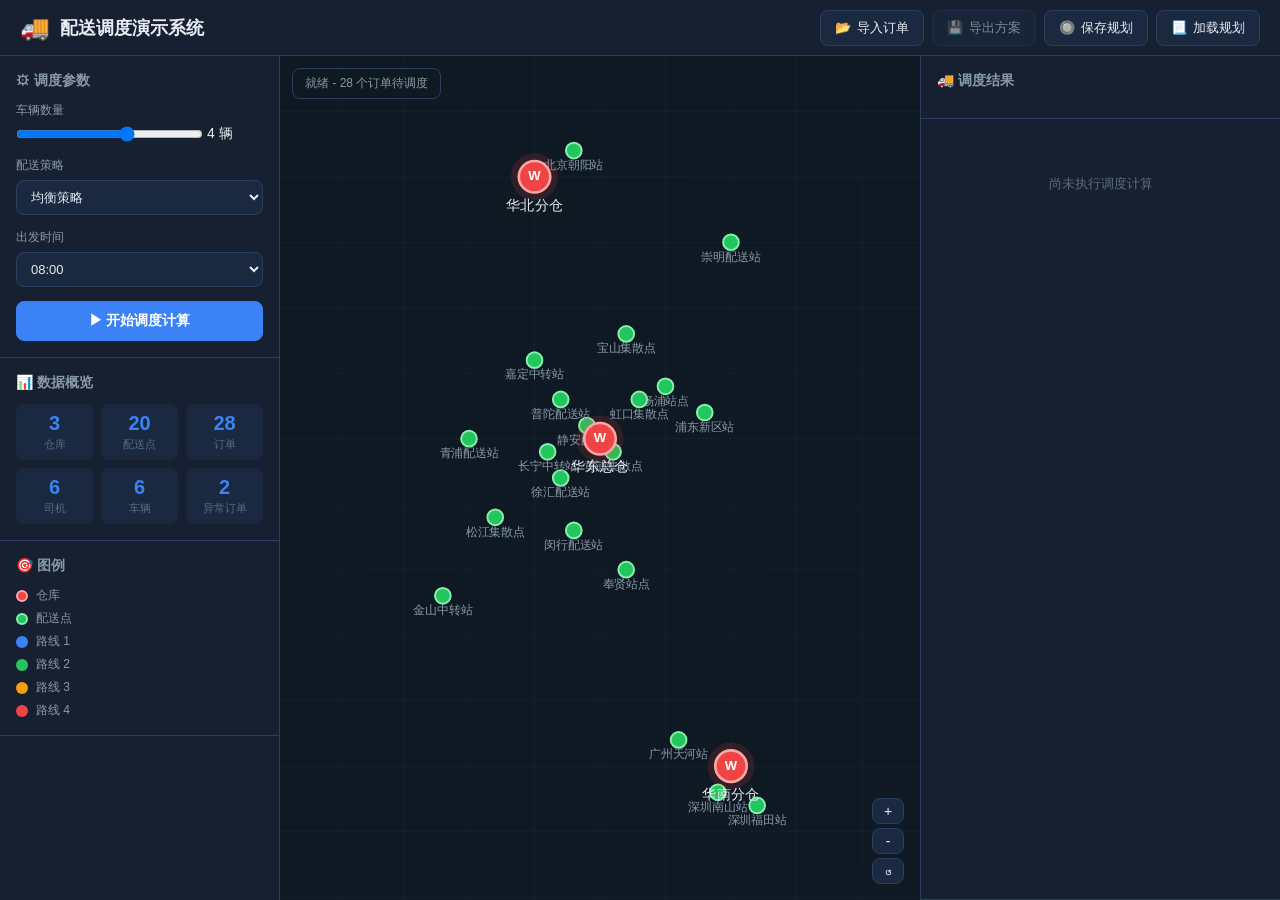
==== delivery-dispatch/index.html @ d3b9c290 "qw提交" ====
<!DOCTYPE html>
<html lang="zh-CN">
<head>
  <meta charset="UTF-8">
  <meta name="viewport" content="width=device-width, initial-scale=1.0">
  <title>配送调度演示系统</title>
  <link rel="stylesheet" href="style.css">
</head>
<body>
  <!-- Top Bar -->
  <header class="top-bar">
    <div class="logo">
      <span class="logo-icon">&#128666;</span>
      <h1>配送调度演示系统</h1>
    </div>
    <div class="top-actions">
      <button id="btnImport" class="btn btn-secondary" title="导入订单数据">
        <span>&#128194;</span> 导入订单
      </button>
      <button id="btnExport" class="btn btn-secondary" title="导出调度方案" disabled>
        <span>&#128190;</span> 导出方案
      </button>
      <button id="btnSave" class="btn btn-secondary" title="保存当前规划">
        <span>&#128280;</span> 保存规划
      </button>
      <button id="btnLoad" class="btn btn-secondary" title="加载上次规划">
        <span>&#128195;</span> 加载规划
      </button>
      <input type="file" id="fileInput" accept=".json" style="display:none">
    </div>
  </header>

  <!-- Main Layout -->
  <div class="main-layout">
    <!-- Left Panel: Controls -->
    <aside class="panel panel-left">
      <section class="panel-section">
        <h3>&#9881; 调度参数</h3>
        <div class="form-group">
          <label>车辆数量</label>
          <input type="range" id="vehicleCount" min="1" max="6" value="4">
          <span id="vehicleCountLabel">4</span> 辆
        </div>
        <div class="form-group">
          <label>配送策略</label>
          <select id="strategy">
            <option value="balanced">均衡策略</option>
            <option value="priority_first">优先级优先</option>
            <option value="time_window">时间窗优先</option>
            <option value="nearest_first">就近配送</option>
          </select>
        </div>
        <div class="form-group">
          <label>出发时间</label>
          <select id="startTime">
            <option value="7">07:00</option>
            <option value="8" selected>08:00</option>
            <option value="9">09:00</option>
            <option value="10">10:00</option>
          </select>
        </div>
        <button id="btnCompute" class="btn btn-primary btn-full">
          &#9654; 开始调度计算
        </button>
      </section>

      <section class="panel-section">
        <h3>&#128202; 数据概览</h3>
        <div id="dataOverview" class="overview-grid">
          <div class="overview-item">
            <span class="overview-value" id="ovWarehouses">0</span>
            <span class="overview-label">仓库</span>
          </div>
          <div class="overview-item">
            <span class="overview-value" id="ovPoints">0</span>
            <span class="overview-label">配送点</span>
          </div>
          <div class="overview-item">
            <span class="overview-value" id="ovOrders">0</span>
            <span class="overview-label">订单</span>
          </div>
          <div class="overview-item">
            <span class="overview-value" id="ovDrivers">0</span>
            <span class="overview-label">司机</span>
          </div>
          <div class="overview-item">
            <span class="overview-value" id="ovVehicles">0</span>
            <span class="overview-label">车辆</span>
          </div>
          <div class="overview-item">
            <span class="overview-value" id="ovInvalid">0</span>
            <span class="overview-label">异常订单</span>
          </div>
        </div>
      </section>

      <section class="panel-section">
        <h3>&#127919; 图例</h3>
        <div class="legend">
          <div class="legend-item"><span class="legend-dot warehouse"></span> 仓库</div>
          <div class="legend-item"><span class="legend-dot delivery"></span> 配送点</div>
          <div class="legend-item"><span class="legend-dot route1"></span> 路线 1</div>
          <div class="legend-item"><span class="legend-dot route2"></span> 路线 2</div>
          <div class="legend-item"><span class="legend-dot route3"></span> 路线 3</div>
          <div class="legend-item"><span class="legend-dot route4"></span> 路线 4</div>
        </div>
      </section>
    </aside>

    <!-- Center: Canvas Map -->
    <main class="canvas-container">
      <canvas id="mapCanvas"></canvas>
      <div class="canvas-overlay">
        <span id="canvasInfo">就绪 - 加载数据后点击"开始调度计算"</span>
      </div>
      <div class="canvas-controls">
        <button id="btnZoomIn" class="btn btn-small" title="放大">+</button>
        <button id="btnZoomOut" class="btn btn-small" title="缩小">-</button>
        <button id="btnReset" class="btn btn-small" title="重置视图">&#8634;</button>
      </div>
    </main>

    <!-- Right Panel: Routes -->
    <aside class="panel panel-right">
      <section class="panel-section">
        <h3>&#128666; 调度结果</h3>
        <div id="statsBar" class="stats-bar" style="display:none">
          <div class="stat-item">
            <span class="stat-value" id="statAssigned">0</span>
            <span class="stat-label">已分配</span>
          </div>
          <div class="stat-item">
            <span class="stat-value" id="statUnassigned">0</span>
            <span class="stat-label">未分配</span>
          </div>
          <div class="stat-item">
            <span class="stat-value" id="statLoadRate">0%</span>
            <span class="stat-label">平均装载率</span>
          </div>
          <div class="stat-item">
            <span class="stat-value" id="statRisk">0</span>
            <span class="stat-label">超时风险</span>
          </div>
        </div>
      </section>

      <section class="panel-section route-list" id="routeList">
        <div class="empty-state">尚未执行调度计算</div>
      </section>

      <section class="panel-section" id="unassignedSection" style="display:none">
        <h3>&#9888; 未分配订单</h3>
        <div id="unassignedList"></div>
      </section>
    </aside>
  </div>

  <!-- Modal for import -->
  <div id="importModal" class="modal" style="display:none">
    <div class="modal-content">
      <div class="modal-header">
        <h3>导入订单数据</h3>
        <button class="modal-close" id="modalClose">&times;</button>
      </div>
      <div class="modal-body">
        <p>请选择 JSON 格式的订单数据文件，或粘贴 JSON 数据。</p>
        <button id="btnSelectFile" class="btn btn-secondary">选择文件</button>
        <div class="divider">或</div>
        <textarea id="importTextarea" rows="10" placeholder='粘贴 JSON 数据，格式参考 data.json'></textarea>
      </div>
      <div class="modal-footer">
        <button id="btnImportCancel" class="btn btn-secondary">取消</button>
        <button id="btnImportConfirm" class="btn btn-primary">确认导入</button>
      </div>
    </div>
  </div>

  <!-- Toast notifications -->
  <div id="toastContainer" class="toast-container"></div>

  <script src="app.js"></script>
</body>
</html>
---- delivery-dispatch/style.css ----
/* ===== Reset & Base ===== */
*, *::before, *::after {
  margin: 0;
  padding: 0;
  box-sizing: border-box;
}

:root {
  --bg-primary: #0f1923;
  --bg-secondary: #162030;
  --bg-card: #1a2940;
  --bg-hover: #223350;
  --border: #2a3f5f;
  --text-primary: #e8edf3;
  --text-secondary: #8899aa;
  --text-muted: #5a6b7d;
  --accent: #3b82f6;
  --accent-hover: #2563eb;
  --success: #22c55e;
  --warning: #f59e0b;
  --danger: #ef4444;
  --info: #06b6d4;

  --route1: #3b82f6;
  --route2: #22c55e;
  --route3: #f59e0b;
  --route4: #ef4444;
  --route5: #a855f7;
  --route6: #06b6d4;

  --radius: 8px;
  --shadow: 0 4px 12px rgba(0,0,0,0.3);
}

html, body {
  height: 100%;
  font-family: -apple-system, BlinkMacSystemFont, "Segoe UI", "PingFang SC", "Hiragino Sans GB", "Microsoft YaHei", sans-serif;
  font-size: 14px;
  color: var(--text-primary);
  background: var(--bg-primary);
  overflow: hidden;
}

/* ===== Top Bar ===== */
.top-bar {
  display: flex;
  align-items: center;
  justify-content: space-between;
  height: 56px;
  padding: 0 20px;
  background: var(--bg-secondary);
  border-bottom: 1px solid var(--border);
  z-index: 100;
}

.logo {
  display: flex;
  align-items: center;
  gap: 10px;
}

.logo-icon {
  font-size: 24px;
}

.logo h1 {
  font-size: 18px;
  font-weight: 600;
  color: var(--text-primary);
}

.top-actions {
  display: flex;
  gap: 8px;
}

/* ===== Buttons ===== */
.btn {
  display: inline-flex;
  align-items: center;
  gap: 6px;
  padding: 8px 14px;
  border: 1px solid var(--border);
  border-radius: var(--radius);
  background: var(--bg-card);
  color: var(--text-primary);
  font-size: 13px;
  cursor: pointer;
  transition: all 0.2s;
  white-space: nowrap;
}

.btn:hover {
  background: var(--bg-hover);
  border-color: var(--accent);
}

.btn:disabled {
  opacity: 0.5;
  cursor: not-allowed;
}

.btn-primary {
  background: var(--accent);
  border-color: var(--accent);
  color: #fff;
}

.btn-primary:hover {
  background: var(--accent-hover);
}

.btn-secondary {
  background: var(--bg-card);
}

.btn-full {
  width: 100%;
  justify-content: center;
  padding: 10px;
  font-size: 14px;
  font-weight: 600;
}

.btn-small {
  padding: 4px 10px;
  font-size: 14px;
  min-width: 32px;
  justify-content: center;
}

/* ===== Main Layout ===== */
.main-layout {
  display: flex;
  height: calc(100vh - 56px);
}

/* ===== Panels ===== */
.panel {
  width: 280px;
  min-width: 280px;
  background: var(--bg-secondary);
  border-right: 1px solid var(--border);
  overflow-y: auto;
  display: flex;
  flex-direction: column;
}

.panel-right {
  border-right: none;
  border-left: 1px solid var(--border);
  width: 360px;
  min-width: 360px;
}

.panel-section {
  padding: 16px;
  border-bottom: 1px solid var(--border);
}

.panel-section h3 {
  font-size: 14px;
  font-weight: 600;
  margin-bottom: 12px;
  color: var(--text-secondary);
}

/* ===== Form Controls ===== */
.form-group {
  margin-bottom: 14px;
}

.form-group label {
  display: block;
  font-size: 12px;
  color: var(--text-secondary);
  margin-bottom: 6px;
}

.form-group input[type="range"] {
  width: calc(100% - 60px);
  vertical-align: middle;
}

.form-group select {
  width: 100%;
  padding: 8px 10px;
  background: var(--bg-card);
  border: 1px solid var(--border);
  border-radius: var(--radius);
  color: var(--text-primary);
  font-size: 13px;
}

.form-group select:focus {
  outline: none;
  border-color: var(--accent);
}

/* ===== Overview Grid ===== */
.overview-grid {
  display: grid;
  grid-template-columns: repeat(3, 1fr);
  gap: 8px;
}

.overview-item {
  display: flex;
  flex-direction: column;
  align-items: center;
  padding: 8px 4px;
  background: var(--bg-card);
  border-radius: var(--radius);
}

.overview-value {
  font-size: 20px;
  font-weight: 700;
  color: var(--accent);
}

.overview-label {
  font-size: 11px;
  color: var(--text-muted);
  margin-top: 2px;
}

/* ===== Legend ===== */
.legend {
  display: flex;
  flex-direction: column;
  gap: 6px;
}

.legend-item {
  display: flex;
  align-items: center;
  gap: 8px;
  font-size: 12px;
  color: var(--text-secondary);
}

.legend-dot {
  width: 12px;
  height: 12px;
  border-radius: 50%;
}

.legend-dot.warehouse { background: #ef4444; border: 2px solid #fca5a5; }
.legend-dot.delivery { background: #22c55e; border: 2px solid #86efac; }
.legend-dot.route1 { background: var(--route1); }
.legend-dot.route2 { background: var(--route2); }
.legend-dot.route3 { background: var(--route3); }
.legend-dot.route4 { background: var(--route4); }

/* ===== Canvas ===== */
.canvas-container {
  flex: 1;
  position: relative;
  overflow: hidden;
  background: var(--bg-primary);
}

#mapCanvas {
  display: block;
  width: 100%;
  height: 100%;
  cursor: grab;
}

#mapCanvas:active {
  cursor: grabbing;
}

.canvas-overlay {
  position: absolute;
  top: 12px;
  left: 12px;
  padding: 6px 12px;
  background: rgba(15, 25, 35, 0.85);
  border: 1px solid var(--border);
  border-radius: var(--radius);
  font-size: 12px;
  color: var(--text-secondary);
  pointer-events: none;
}

.canvas-controls {
  position: absolute;
  bottom: 16px;
  right: 16px;
  display: flex;
  flex-direction: column;
  gap: 4px;
}

/* ===== Stats Bar ===== */
.stats-bar {
  display: grid;
  grid-template-columns: repeat(4, 1fr);
  gap: 6px;
}

.stat-item {
  display: flex;
  flex-direction: column;
  align-items: center;
  padding: 6px 2px;
  background: var(--bg-card);
  border-radius: var(--radius);
}

.stat-value {
  font-size: 18px;
  font-weight: 700;
  color: var(--accent);
}

.stat-label {
  font-size: 10px;
  color: var(--text-muted);
  margin-top: 2px;
}

/* ===== Route Cards ===== */
.route-list {
  flex: 1;
  overflow-y: auto;
}

.route-card {
  background: var(--bg-card);
  border: 1px solid var(--border);
  border-radius: var(--radius);
  margin-bottom: 10px;
  overflow: hidden;
  transition: border-color 0.2s;
}

.route-card:hover {
  border-color: var(--accent);
}

.route-card-header {
  display: flex;
  align-items: center;
  justify-content: space-between;
  padding: 10px 12px;
  cursor: pointer;
  border-left: 3px solid var(--route1);
}

.route-card-header.route-color-1 { border-left-color: var(--route1); }
.route-card-header.route-color-2 { border-left-color: var(--route2); }
.route-card-header.route-color-3 { border-left-color: var(--route3); }
.route-card-header.route-color-4 { border-left-color: var(--route4); }
.route-card-header.route-color-5 { border-left-color: var(--route5); }
.route-card-header.route-color-6 { border-left-color: var(--route6); }

.route-title {
  font-weight: 600;
  font-size: 13px;
}

.route-meta {
  font-size: 11px;
  color: var(--text-secondary);
}

.route-card-body {
  padding: 0 12px 10px;
  display: none;
}

.route-card.expanded .route-card-body {
  display: block;
}

.route-stats {
  display: grid;
  grid-template-columns: repeat(2, 1fr);
  gap: 6px;
  margin-bottom: 10px;
}

.route-stat {
  font-size: 11px;
  color: var(--text-secondary);
}

.route-stat strong {
  color: var(--text-primary);
}

.risk-badge {
  display: inline-block;
  padding: 2px 8px;
  border-radius: 10px;
  font-size: 11px;
  font-weight: 600;
}

.risk-low { background: rgba(34, 197, 94, 0.2); color: var(--success); }
.risk-medium { background: rgba(245, 158, 11, 0.2); color: var(--warning); }
.risk-high { background: rgba(239, 68, 68, 0.2); color: var(--danger); }
.risk-unknown { background: rgba(100, 116, 139, 0.2); color: var(--text-muted); }

.order-list {
  list-style: none;
}

.order-item {
  display: flex;
  align-items: center;
  justify-content: space-between;
  padding: 6px 8px;
  margin-bottom: 4px;
  background: var(--bg-secondary);
  border-radius: 4px;
  font-size: 12px;
  cursor: grab;
  transition: background 0.2s;
  border: 1px solid transparent;
}

.order-item:hover {
  background: var(--bg-hover);
  border-color: var(--border);
}

.order-item.dragging {
  opacity: 0.5;
  border-color: var(--accent);
}

.order-item.drag-over {
  border-color: var(--accent);
  background: rgba(59, 130, 246, 0.1);
}

.order-id {
  font-weight: 600;
  color: var(--accent);
}

.order-weight {
  color: var(--text-muted);
  font-size: 11px;
}

.order-time {
  color: var(--text-secondary);
  font-size: 11px;
}

.priority-badge {
  display: inline-block;
  width: 8px;
  height: 8px;
  border-radius: 50%;
  margin-right: 4px;
}

.priority-1 { background: var(--danger); }
.priority-2 { background: var(--warning); }
.priority-3 { background: var(--success); }

.grouping-reasons {
  margin-top: 8px;
  padding: 8px;
  background: rgba(59, 130, 246, 0.08);
  border-radius: var(--radius);
  border: 1px solid rgba(59, 130, 246, 0.2);
}

.grouping-reasons h4 {
  font-size: 11px;
  color: var(--info);
  margin-bottom: 4px;
}

.grouping-reasons p {
  font-size: 11px;
  color: var(--text-secondary);
  margin-bottom: 2px;
  line-height: 1.4;
}

.violations {
  margin-top: 8px;
  padding: 8px;
  background: rgba(239, 68, 68, 0.08);
  border-radius: var(--radius);
  border: 1px solid rgba(239, 68, 68, 0.2);
}

.violations h4 {
  font-size: 11px;
  color: var(--danger);
  margin-bottom: 4px;
}

.violation-item {
  font-size: 11px;
  color: var(--text-secondary);
  margin-bottom: 2px;
}

/* ===== Unassigned Orders ===== */
.unassigned-item {
  padding: 8px;
  margin-bottom: 6px;
  background: var(--bg-card);
  border: 1px solid var(--border);
  border-left: 3px solid var(--danger);
  border-radius: var(--radius);
}

.unassigned-item .order-id {
  display: block;
  margin-bottom: 4px;
}

.unassigned-reason {
  font-size: 11px;
  color: var(--danger);
  line-height: 1.4;
}

/* ===== Empty State ===== */
.empty-state {
  text-align: center;
  padding: 40px 20px;
  color: var(--text-muted);
  font-size: 13px;
}

/* ===== Modal ===== */
.modal {
  position: fixed;
  top: 0;
  left: 0;
  right: 0;
  bottom: 0;
  background: rgba(0, 0, 0, 0.6);
  z-index: 1000;
  display: flex;
  align-items: center;
  justify-content: center;
}

.modal-content {
  background: var(--bg-secondary);
  border: 1px solid var(--border);
  border-radius: 12px;
  width: 500px;
  max-width: 90vw;
  box-shadow: var(--shadow);
}

.modal-header {
  display: flex;
  align-items: center;
  justify-content: space-between;
  padding: 16px 20px;
  border-bottom: 1px solid var(--border);
}

.modal-header h3 {
  font-size: 16px;
}

.modal-close {
  background: none;
  border: none;
  color: var(--text-secondary);
  font-size: 24px;
  cursor: pointer;
}

.modal-body {
  padding: 20px;
}

.modal-body p {
  margin-bottom: 12px;
  font-size: 13px;
  color: var(--text-secondary);
}

.modal-body textarea {
  width: 100%;
  padding: 10px;
  background: var(--bg-card);
  border: 1px solid var(--border);
  border-radius: var(--radius);
  color: var(--text-primary);
  font-size: 12px;
  font-family: monospace;
  resize: vertical;
}

.modal-body textarea:focus {
  outline: none;
  border-color: var(--accent);
}

.divider {
  text-align: center;
  color: var(--text-muted);
  font-size: 12px;
  margin: 12px 0;
  position: relative;
}

.divider::before, .divider::after {
  content: '';
  position: absolute;
  top: 50%;
  width: 40%;
  height: 1px;
  background: var(--border);
}

.divider::before { left: 0; }
.divider::after { right: 0; }

.modal-footer {
  display: flex;
  justify-content: flex-end;
  gap: 8px;
  padding: 16px 20px;
  border-top: 1px solid var(--border);
}

/* ===== Toast ===== */
.toast-container {
  position: fixed;
  bottom: 20px;
  left: 50%;
  transform: translateX(-50%);
  display: flex;
  flex-direction: column;
  gap: 8px;
  z-index: 2000;
}

.toast {
  padding: 10px 20px;
  background: var(--bg-card);
  border: 1px solid var(--border);
  border-radius: var(--radius);
  color: var(--text-primary);
  font-size: 13px;
  box-shadow: var(--shadow);
  animation: toastIn 0.3s ease, toastOut 0.3s ease 2.7s forwards;
  max-width: 400px;
}

.toast.success { border-left: 3px solid var(--success); }
.toast.error { border-left: 3px solid var(--danger); }
.toast.warning { border-left: 3px solid var(--warning); }
.toast.info { border-left: 3px solid var(--info); }

@keyframes toastIn {
  from { opacity: 0; transform: translateY(20px); }
  to { opacity: 1; transform: translateY(0); }
}

@keyframes toastOut {
  from { opacity: 1; }
  to { opacity: 0; transform: translateY(-10px); }
}

/* ===== Loading Spinner ===== */
.spinner {
  display: inline-block;
  width: 16px;
  height: 16px;
  border: 2px solid var(--border);
  border-top-color: var(--accent);
  border-radius: 50%;
  animation: spin 0.8s linear infinite;
}

@keyframes spin {
  to { transform: rotate(360deg); }
}

/* ===== Scrollbar ===== */
::-webkit-scrollbar {
  width: 6px;
}

::-webkit-scrollbar-track {
  background: var(--bg-primary);
}

::-webkit-scrollbar-thumb {
  background: var(--border);
  border-radius: 3px;
}

::-webkit-scrollbar-thumb:hover {
  background: var(--text-muted);
}

/* ===== Responsive tweaks ===== */
@media (max-width: 1200px) {
  .panel-left { width: 240px; min-width: 240px; }
  .panel-right { width: 320px; min-width: 320px; }
}
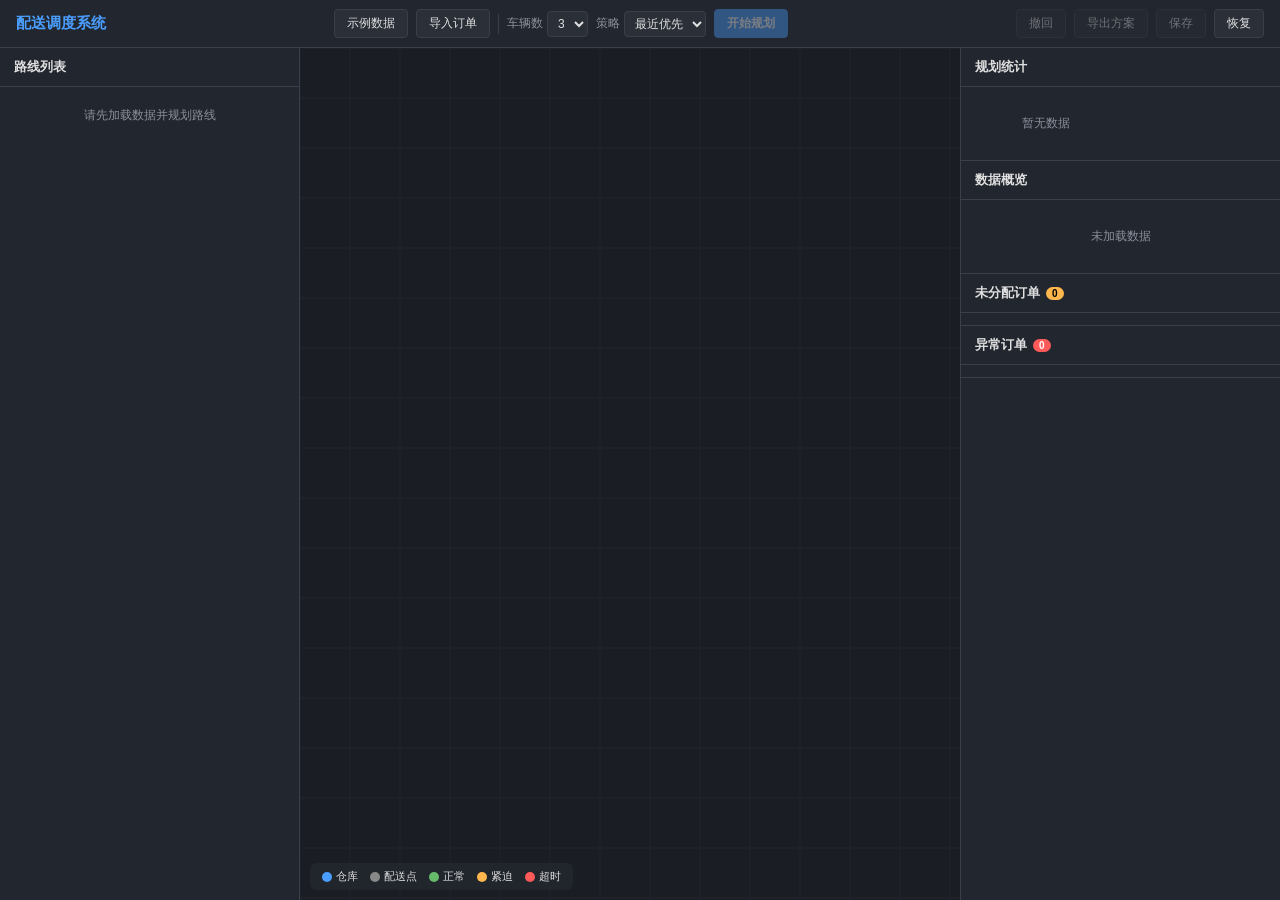
==== commit ba9ef896: "claude提交" ====
--- a/delivery-dispatch/index.html
+++ b/delivery-dispatch/index.html
@@ -4,179 +4,105 @@
   <meta charset="UTF-8">
   <meta name="viewport" content="width=device-width, initial-scale=1.0">
   <title>配送调度演示系统</title>
-  <link rel="stylesheet" href="style.css">
+  <link rel="stylesheet" href="styles.css">
 </head>
 <body>
-  <!-- Top Bar -->
-  <header class="top-bar">
-    <div class="logo">
-      <span class="logo-icon">&#128666;</span>
-      <h1>配送调度演示系统</h1>
+  <!-- ====== 顶部工具栏 ====== -->
+  <header class="toolbar">
+    <div class="toolbar-left">
+      <h1>配送调度系统</h1>
     </div>
-    <div class="top-actions">
-      <button id="btnImport" class="btn btn-secondary" title="导入订单数据">
-        <span>&#128194;</span> 导入订单
-      </button>
-      <button id="btnExport" class="btn btn-secondary" title="导出调度方案" disabled>
-        <span>&#128190;</span> 导出方案
-      </button>
-      <button id="btnSave" class="btn btn-secondary" title="保存当前规划">
-        <span>&#128280;</span> 保存规划
-      </button>
-      <button id="btnLoad" class="btn btn-secondary" title="加载上次规划">
-        <span>&#128195;</span> 加载规划
-      </button>
-      <input type="file" id="fileInput" accept=".json" style="display:none">
+    <div class="toolbar-center">
+      <button id="btnLoadSample" title="加载示例数据">示例数据</button>
+      <label class="file-upload">
+        <input type="file" id="fileImport" accept=".json">
+        导入订单
+      </label>
+      <span class="sep"></span>
+      <label>车辆数
+        <select id="selVehicleCount">
+          <option value="1">1</option>
+          <option value="2">2</option>
+          <option value="3" selected>3</option>
+          <option value="4">4</option>
+          <option value="5">5</option>
+        </select>
+      </label>
+      <label>策略
+        <select id="selStrategy">
+          <option value="nearest_first">最近优先</option>
+          <option value="urgent_first">紧急优先</option>
+          <option value="cluster">区域聚类</option>
+          <option value="balanced">均衡负载</option>
+        </select>
+      </label>
+      <button id="btnPlan" class="btn-primary" disabled>开始规划</button>
+    </div>
+    <div class="toolbar-right">
+      <button id="btnUndo" disabled title="撤销上一步拖拽">撤回</button>
+      <button id="btnExport" disabled title="导出调度方案JSON">导出方案</button>
+      <button id="btnSave" disabled title="保存到浏览器">保存</button>
+      <button id="btnRestore" title="恢复上次规划">恢复</button>
     </div>
   </header>
 
-  <!-- Main Layout -->
-  <div class="main-layout">
-    <!-- Left Panel: Controls -->
-    <aside class="panel panel-left">
-      <section class="panel-section">
-        <h3>&#9881; 调度参数</h3>
-        <div class="form-group">
-          <label>车辆数量</label>
-          <input type="range" id="vehicleCount" min="1" max="6" value="4">
-          <span id="vehicleCountLabel">4</span> 辆
-        </div>
-        <div class="form-group">
-          <label>配送策略</label>
-          <select id="strategy">
-            <option value="balanced">均衡策略</option>
-            <option value="priority_first">优先级优先</option>
-            <option value="time_window">时间窗优先</option>
-            <option value="nearest_first">就近配送</option>
-          </select>
-        </div>
-        <div class="form-group">
-          <label>出发时间</label>
-          <select id="startTime">
-            <option value="7">07:00</option>
-            <option value="8" selected>08:00</option>
-            <option value="9">09:00</option>
-            <option value="10">10:00</option>
-          </select>
-        </div>
-        <button id="btnCompute" class="btn btn-primary btn-full">
-          &#9654; 开始调度计算
-        </button>
-      </section>
-
-      <section class="panel-section">
-        <h3>&#128202; 数据概览</h3>
-        <div id="dataOverview" class="overview-grid">
-          <div class="overview-item">
-            <span class="overview-value" id="ovWarehouses">0</span>
-            <span class="overview-label">仓库</span>
-          </div>
-          <div class="overview-item">
-            <span class="overview-value" id="ovPoints">0</span>
-            <span class="overview-label">配送点</span>
-          </div>
-          <div class="overview-item">
-            <span class="overview-value" id="ovOrders">0</span>
-            <span class="overview-label">订单</span>
-          </div>
-          <div class="overview-item">
-            <span class="overview-value" id="ovDrivers">0</span>
-            <span class="overview-label">司机</span>
-          </div>
-          <div class="overview-item">
-            <span class="overview-value" id="ovVehicles">0</span>
-            <span class="overview-label">车辆</span>
-          </div>
-          <div class="overview-item">
-            <span class="overview-value" id="ovInvalid">0</span>
-            <span class="overview-label">异常订单</span>
-          </div>
-        </div>
-      </section>
-
-      <section class="panel-section">
-        <h3>&#127919; 图例</h3>
-        <div class="legend">
-          <div class="legend-item"><span class="legend-dot warehouse"></span> 仓库</div>
-          <div class="legend-item"><span class="legend-dot delivery"></span> 配送点</div>
-          <div class="legend-item"><span class="legend-dot route1"></span> 路线 1</div>
-          <div class="legend-item"><span class="legend-dot route2"></span> 路线 2</div>
-          <div class="legend-item"><span class="legend-dot route3"></span> 路线 3</div>
-          <div class="legend-item"><span class="legend-dot route4"></span> 路线 4</div>
-        </div>
-      </section>
+  <!-- ====== 主体 ====== -->
+  <main class="main-area">
+    <!-- 左侧：路线面板 -->
+    <aside class="panel panel-left" id="routePanel">
+      <h2>路线列表</h2>
+      <div id="routeList" class="route-list">
+        <p class="empty-hint">请先加载数据并规划路线</p>
+      </div>
     </aside>
 
-    <!-- Center: Canvas Map -->
-    <main class="canvas-container">
+    <!-- 中间：Canvas地图 -->
+    <section class="map-section">
       <canvas id="mapCanvas"></canvas>
-      <div class="canvas-overlay">
-        <span id="canvasInfo">就绪 - 加载数据后点击"开始调度计算"</span>
+      <div class="map-legend" id="mapLegend">
+        <span class="legend-item"><i class="dot dot-warehouse"></i> 仓库</span>
+        <span class="legend-item"><i class="dot dot-dp"></i> 配送点</span>
+        <span class="legend-item"><i class="dot dot-risk-ok"></i> 正常</span>
+        <span class="legend-item"><i class="dot dot-risk-tight"></i> 紧迫</span>
+        <span class="legend-item"><i class="dot dot-risk-over"></i> 超时</span>
       </div>
-      <div class="canvas-controls">
-        <button id="btnZoomIn" class="btn btn-small" title="放大">+</button>
-        <button id="btnZoomOut" class="btn btn-small" title="缩小">-</button>
-        <button id="btnReset" class="btn btn-small" title="重置视图">&#8634;</button>
+      <div class="map-tooltip" id="mapTooltip"></div>
+    </section>
+
+    <!-- 右侧：信息面板 -->
+    <aside class="panel panel-right">
+      <!-- 统计概览 -->
+      <div class="info-section" id="statsSection">
+        <h2>规划统计</h2>
+        <div id="statsContent" class="stats-grid">
+          <p class="empty-hint">暂无数据</p>
+        </div>
       </div>
-    </main>
+      <!-- 数据概览 -->
+      <div class="info-section" id="dataSection">
+        <h2>数据概览</h2>
+        <div id="dataContent" class="data-overview">
+          <p class="empty-hint">未加载数据</p>
+        </div>
+      </div>
+      <!-- 未分配订单 -->
+      <div class="info-section" id="unassignedSection">
+        <h2>未分配订单 <span id="unassignedCount" class="badge">0</span></h2>
+        <div id="unassignedList" class="order-list"></div>
+      </div>
+      <!-- 异常订单 -->
+      <div class="info-section" id="invalidSection">
+        <h2>异常订单 <span id="invalidCount" class="badge badge-red">0</span></h2>
+        <div id="invalidList" class="order-list"></div>
+      </div>
+    </aside>
+  </main>
 
-    <!-- Right Panel: Routes -->
-    <aside class="panel panel-right">
-      <section class="panel-section">
-        <h3>&#128666; 调度结果</h3>
-        <div id="statsBar" class="stats-bar" style="display:none">
-          <div class="stat-item">
-            <span class="stat-value" id="statAssigned">0</span>
-            <span class="stat-label">已分配</span>
-          </div>
-          <div class="stat-item">
-            <span class="stat-value" id="statUnassigned">0</span>
-            <span class="stat-label">未分配</span>
-          </div>
-          <div class="stat-item">
-            <span class="stat-value" id="statLoadRate">0%</span>
-            <span class="stat-label">平均装载率</span>
-          </div>
-          <div class="stat-item">
-            <span class="stat-value" id="statRisk">0</span>
-            <span class="stat-label">超时风险</span>
-          </div>
-        </div>
-      </section>
-
-      <section class="panel-section route-list" id="routeList">
-        <div class="empty-state">尚未执行调度计算</div>
-      </section>
-
-      <section class="panel-section" id="unassignedSection" style="display:none">
-        <h3>&#9888; 未分配订单</h3>
-        <div id="unassignedList"></div>
-      </section>
-    </aside>
+  <!-- 计算中遮罩 -->
+  <div class="computing-overlay" id="computingOverlay">
+    <div class="spinner"></div>
+    <p>路线计算中...</p>
   </div>
-
-  <!-- Modal for import -->
-  <div id="importModal" class="modal" style="display:none">
-    <div class="modal-content">
-      <div class="modal-header">
-        <h3>导入订单数据</h3>
-        <button class="modal-close" id="modalClose">&times;</button>
-      </div>
-      <div class="modal-body">
-        <p>请选择 JSON 格式的订单数据文件，或粘贴 JSON 数据。</p>
-        <button id="btnSelectFile" class="btn btn-secondary">选择文件</button>
-        <div class="divider">或</div>
-        <textarea id="importTextarea" rows="10" placeholder='粘贴 JSON 数据，格式参考 data.json'></textarea>
-      </div>
-      <div class="modal-footer">
-        <button id="btnImportCancel" class="btn btn-secondary">取消</button>
-        <button id="btnImportConfirm" class="btn btn-primary">确认导入</button>
-      </div>
-    </div>
-  </div>
-
-  <!-- Toast notifications -->
-  <div id="toastContainer" class="toast-container"></div>
 
   <script src="app.js"></script>
 </body>
--- a/delivery-dispatch/styles.css
+++ b/delivery-dispatch/styles.css
@@ -0,0 +1,524 @@
+/* ============================================
+   配送调度演示系统 - 样式
+   ============================================ */
+
+:root {
+  --bg-dark: #1a1d23;
+  --bg-panel: #22262e;
+  --bg-card: #2a2f38;
+  --bg-hover: #333842;
+  --border: #3a3f4a;
+  --text: #e0e0e0;
+  --text-dim: #8a8f9a;
+  --text-bright: #ffffff;
+  --accent: #4a9eff;
+  --accent-hover: #6db3ff;
+  --danger: #ff5a5a;
+  --warning: #ffb74d;
+  --success: #66bb6a;
+  --route-colors: #4a9eff, #ff6b6b, #51cf66, #ffd43b, #cc5de8;
+}
+
+* { box-sizing: border-box; margin: 0; padding: 0; }
+
+body {
+  font-family: -apple-system, BlinkMacSystemFont, "Segoe UI", "Microsoft YaHei", sans-serif;
+  background: var(--bg-dark);
+  color: var(--text);
+  height: 100vh;
+  display: flex;
+  flex-direction: column;
+  overflow: hidden;
+  font-size: 13px;
+}
+
+/* ---- 顶部工具栏 ---- */
+
+.toolbar {
+  display: flex;
+  align-items: center;
+  justify-content: space-between;
+  padding: 0 16px;
+  height: 48px;
+  background: var(--bg-panel);
+  border-bottom: 1px solid var(--border);
+  flex-shrink: 0;
+  gap: 12px;
+}
+
+.toolbar h1 {
+  font-size: 15px;
+  font-weight: 600;
+  color: var(--accent);
+  white-space: nowrap;
+}
+
+.toolbar-center, .toolbar-right {
+  display: flex;
+  align-items: center;
+  gap: 8px;
+}
+
+.toolbar button, .toolbar .file-upload {
+  padding: 5px 12px;
+  border: 1px solid var(--border);
+  border-radius: 4px;
+  background: var(--bg-card);
+  color: var(--text);
+  cursor: pointer;
+  font-size: 12px;
+  white-space: nowrap;
+  transition: background .15s, border-color .15s;
+}
+
+.toolbar button:hover, .toolbar .file-upload:hover {
+  background: var(--bg-hover);
+  border-color: var(--accent);
+}
+
+.toolbar button:disabled {
+  opacity: .4;
+  cursor: not-allowed;
+}
+
+.toolbar button:disabled:hover {
+  background: var(--bg-card);
+  border-color: var(--border);
+}
+
+.btn-primary {
+  background: var(--accent) !important;
+  color: #fff !important;
+  border-color: var(--accent) !important;
+  font-weight: 600;
+}
+
+.btn-primary:hover:not(:disabled) {
+  background: var(--accent-hover) !important;
+}
+
+.toolbar label {
+  display: flex;
+  align-items: center;
+  gap: 4px;
+  font-size: 12px;
+  color: var(--text-dim);
+  white-space: nowrap;
+}
+
+.toolbar select {
+  padding: 4px 6px;
+  border: 1px solid var(--border);
+  border-radius: 4px;
+  background: var(--bg-card);
+  color: var(--text);
+  font-size: 12px;
+}
+
+.file-upload {
+  display: inline-block;
+  position: relative;
+  overflow: hidden;
+}
+
+.file-upload input[type="file"] {
+  position: absolute;
+  left: 0; top: 0;
+  width: 100%; height: 100%;
+  opacity: 0;
+  cursor: pointer;
+}
+
+.sep {
+  width: 1px;
+  height: 20px;
+  background: var(--border);
+}
+
+/* ---- 主体布局 ---- */
+
+.main-area {
+  flex: 1;
+  display: flex;
+  overflow: hidden;
+}
+
+/* ---- 面板 ---- */
+
+.panel {
+  background: var(--bg-panel);
+  border-right: 1px solid var(--border);
+  display: flex;
+  flex-direction: column;
+  overflow: hidden;
+}
+
+.panel-left {
+  width: 300px;
+  min-width: 240px;
+}
+
+.panel-right {
+  width: 320px;
+  min-width: 260px;
+  border-right: none;
+  border-left: 1px solid var(--border);
+  overflow-y: auto;
+}
+
+.panel h2 {
+  font-size: 13px;
+  font-weight: 600;
+  padding: 10px 14px;
+  border-bottom: 1px solid var(--border);
+  display: flex;
+  align-items: center;
+  gap: 6px;
+  flex-shrink: 0;
+}
+
+.empty-hint {
+  color: var(--text-dim);
+  font-size: 12px;
+  padding: 20px 14px;
+  text-align: center;
+}
+
+/* ---- 路线列表 ---- */
+
+.route-list {
+  overflow-y: auto;
+  flex: 1;
+}
+
+.route-card {
+  border-bottom: 1px solid var(--border);
+}
+
+.route-header {
+  display: flex;
+  align-items: center;
+  padding: 8px 14px;
+  cursor: pointer;
+  gap: 8px;
+  transition: background .15s;
+}
+
+.route-header:hover {
+  background: var(--bg-hover);
+}
+
+.route-color-bar {
+  width: 4px;
+  height: 28px;
+  border-radius: 2px;
+  flex-shrink: 0;
+}
+
+.route-info {
+  flex: 1;
+  min-width: 0;
+}
+
+.route-info .route-title {
+  font-size: 12px;
+  font-weight: 600;
+  color: var(--text-bright);
+}
+
+.route-info .route-meta {
+  font-size: 11px;
+  color: var(--text-dim);
+  margin-top: 1px;
+}
+
+.route-toggle {
+  font-size: 10px;
+  color: var(--text-dim);
+  transition: transform .2s;
+}
+
+.route-toggle.open { transform: rotate(90deg); }
+
+.route-stops {
+  display: none;
+  padding: 0 14px 8px 26px;
+}
+
+.route-stops.open { display: block; }
+
+.route-stop {
+  display: flex;
+  align-items: flex-start;
+  gap: 8px;
+  padding: 5px 0;
+  border-top: 1px solid var(--border);
+  font-size: 11px;
+  cursor: grab;
+  transition: background .15s;
+}
+
+.route-stop:active { cursor: grabbing; }
+
+.route-stop:hover { background: var(--bg-hover); }
+
+.route-stop.drag-over {
+  border-top: 2px solid var(--accent);
+}
+
+.route-stop .stop-seq {
+  width: 18px;
+  height: 18px;
+  border-radius: 50%;
+  display: flex;
+  align-items: center;
+  justify-content: center;
+  font-size: 10px;
+  font-weight: 700;
+  color: #fff;
+  flex-shrink: 0;
+  margin-top: 1px;
+}
+
+.route-stop .stop-detail {
+  flex: 1;
+  min-width: 0;
+}
+
+.route-stop .stop-name {
+  font-weight: 600;
+  color: var(--text-bright);
+}
+
+.route-stop .stop-time {
+  color: var(--text-dim);
+  margin-top: 1px;
+}
+
+.route-stop .stop-reason {
+  color: var(--text-dim);
+  font-style: italic;
+  margin-top: 2px;
+  font-size: 10px;
+  line-height: 1.3;
+}
+
+.route-stop .stop-risk {
+  font-size: 10px;
+  padding: 1px 5px;
+  border-radius: 3px;
+  flex-shrink: 0;
+  margin-top: 1px;
+}
+
+.risk-ok { background: rgba(102, 187, 106, .15); color: var(--success); }
+.risk-tight { background: rgba(255, 183, 77, .15); color: var(--warning); }
+.risk-overdue { background: rgba(255, 90, 90, .15); color: var(--danger); }
+
+/* 路线指标条 */
+.route-metrics {
+  display: grid;
+  grid-template-columns: 1fr 1fr;
+  gap: 4px 10px;
+  padding: 6px 14px 8px 26px;
+  font-size: 11px;
+  border-top: 1px solid var(--border);
+}
+
+.route-metrics .metric-label {
+  color: var(--text-dim);
+}
+
+.route-metrics .metric-value {
+  text-align: right;
+  font-weight: 500;
+}
+
+.route-warnings {
+  padding: 4px 14px 8px 26px;
+  font-size: 11px;
+}
+
+.route-warnings .warning-item {
+  color: var(--warning);
+  padding: 2px 0;
+}
+
+.route-warnings .warning-item::before {
+  content: "! ";
+  font-weight: 700;
+}
+
+/* ---- Canvas地图 ---- */
+
+.map-section {
+  flex: 1;
+  position: relative;
+  overflow: hidden;
+  background: var(--bg-dark);
+}
+
+#mapCanvas {
+  width: 100%;
+  height: 100%;
+  display: block;
+}
+
+.map-legend {
+  position: absolute;
+  bottom: 10px;
+  left: 10px;
+  display: flex;
+  gap: 12px;
+  padding: 6px 12px;
+  background: rgba(34, 38, 46, .9);
+  border-radius: 6px;
+  font-size: 11px;
+}
+
+.legend-item {
+  display: flex;
+  align-items: center;
+  gap: 4px;
+}
+
+.dot {
+  width: 10px;
+  height: 10px;
+  border-radius: 50%;
+  display: inline-block;
+}
+
+.dot-warehouse { background: var(--accent); }
+.dot-dp { background: #888; }
+.dot-risk-ok { background: var(--success); }
+.dot-risk-tight { background: var(--warning); }
+.dot-risk-over { background: var(--danger); }
+
+.map-tooltip {
+  display: none;
+  position: absolute;
+  padding: 8px 12px;
+  background: rgba(30, 34, 42, .95);
+  border: 1px solid var(--border);
+  border-radius: 6px;
+  font-size: 11px;
+  line-height: 1.5;
+  pointer-events: none;
+  z-index: 10;
+  max-width: 240px;
+  white-space: pre-line;
+}
+
+/* ---- 右侧信息面板 ---- */
+
+.info-section {
+  border-bottom: 1px solid var(--border);
+}
+
+.stats-grid {
+  display: grid;
+  grid-template-columns: 1fr 1fr;
+  gap: 2px 8px;
+  padding: 8px 14px;
+  font-size: 12px;
+}
+
+.stat-label { color: var(--text-dim); }
+.stat-value { text-align: right; font-weight: 500; }
+
+.data-overview {
+  padding: 8px 14px;
+  font-size: 12px;
+}
+
+.data-overview .data-row {
+  display: flex;
+  justify-content: space-between;
+  padding: 2px 0;
+}
+
+.badge {
+  font-size: 10px;
+  padding: 1px 6px;
+  border-radius: 8px;
+  background: var(--warning);
+  color: #000;
+  font-weight: 700;
+}
+
+.badge-red { background: var(--danger); color: #fff; }
+
+/* 订单列表 */
+
+.order-list {
+  max-height: 200px;
+  overflow-y: auto;
+  padding: 4px 14px 8px;
+}
+
+.order-item {
+  padding: 5px 8px;
+  margin-bottom: 4px;
+  background: var(--bg-card);
+  border-radius: 4px;
+  font-size: 11px;
+  cursor: grab;
+}
+
+.order-item:active { cursor: grabbing; }
+
+.order-item .order-id { font-weight: 600; color: var(--text-bright); }
+.order-item .order-desc { color: var(--text-dim); margin-top: 1px; }
+.order-item .order-problems { color: var(--danger); margin-top: 2px; font-size: 10px; }
+
+/* ---- 拖拽 ---- */
+
+.dragging {
+  opacity: .4;
+}
+
+.drop-target {
+  outline: 2px dashed var(--accent);
+  outline-offset: -2px;
+}
+
+/* ---- 计算遮罩 ---- */
+
+.computing-overlay {
+  display: none;
+  position: fixed;
+  inset: 0;
+  background: rgba(0, 0, 0, .6);
+  z-index: 100;
+  justify-content: center;
+  align-items: center;
+  flex-direction: column;
+  gap: 16px;
+  color: #fff;
+  font-size: 16px;
+}
+
+.computing-overlay.show {
+  display: flex;
+}
+
+.spinner {
+  width: 40px;
+  height: 40px;
+  border: 3px solid rgba(255, 255, 255, .2);
+  border-top-color: var(--accent);
+  border-radius: 50%;
+  animation: spin .7s linear infinite;
+}
+
+@keyframes spin {
+  to { transform: rotate(360deg); }
+}
+
+/* ---- 滚动条 ---- */
+
+::-webkit-scrollbar { width: 6px; }
+::-webkit-scrollbar-track { background: transparent; }
+::-webkit-scrollbar-thumb { background: var(--border); border-radius: 3px; }
+::-webkit-scrollbar-thumb:hover { background: #555; }
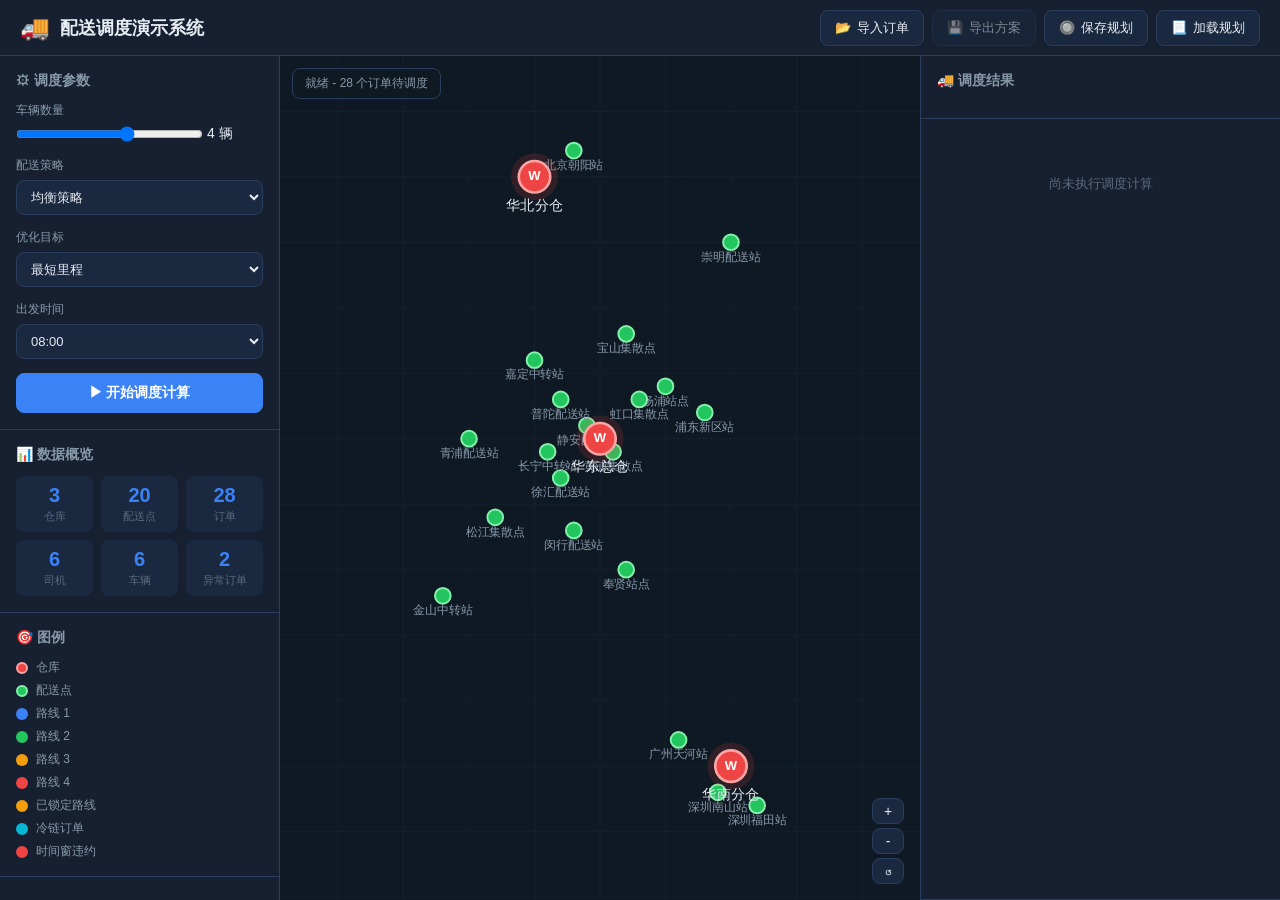
==== commit 8e112712: "qw-feature提交" ====
--- a/delivery-dispatch/index.html
+++ b/delivery-dispatch/index.html
@@ -4,105 +4,195 @@
   <meta charset="UTF-8">
   <meta name="viewport" content="width=device-width, initial-scale=1.0">
   <title>配送调度演示系统</title>
-  <link rel="stylesheet" href="styles.css">
+  <link rel="stylesheet" href="style.css">
 </head>
 <body>
-  <!-- ====== 顶部工具栏 ====== -->
-  <header class="toolbar">
-    <div class="toolbar-left">
-      <h1>配送调度系统</h1>
+  <!-- Top Bar -->
+  <header class="top-bar">
+    <div class="logo">
+      <span class="logo-icon">&#128666;</span>
+      <h1>配送调度演示系统</h1>
     </div>
-    <div class="toolbar-center">
-      <button id="btnLoadSample" title="加载示例数据">示例数据</button>
-      <label class="file-upload">
-        <input type="file" id="fileImport" accept=".json">
-        导入订单
-      </label>
-      <span class="sep"></span>
-      <label>车辆数
-        <select id="selVehicleCount">
-          <option value="1">1</option>
-          <option value="2">2</option>
-          <option value="3" selected>3</option>
-          <option value="4">4</option>
-          <option value="5">5</option>
-        </select>
-      </label>
-      <label>策略
-        <select id="selStrategy">
-          <option value="nearest_first">最近优先</option>
-          <option value="urgent_first">紧急优先</option>
-          <option value="cluster">区域聚类</option>
-          <option value="balanced">均衡负载</option>
-        </select>
-      </label>
-      <button id="btnPlan" class="btn-primary" disabled>开始规划</button>
-    </div>
-    <div class="toolbar-right">
-      <button id="btnUndo" disabled title="撤销上一步拖拽">撤回</button>
-      <button id="btnExport" disabled title="导出调度方案JSON">导出方案</button>
-      <button id="btnSave" disabled title="保存到浏览器">保存</button>
-      <button id="btnRestore" title="恢复上次规划">恢复</button>
+    <div class="top-actions">
+      <button id="btnImport" class="btn btn-secondary" title="导入订单数据">
+        <span>&#128194;</span> 导入订单
+      </button>
+      <button id="btnExport" class="btn btn-secondary" title="导出调度方案" disabled>
+        <span>&#128190;</span> 导出方案
+      </button>
+      <button id="btnSave" class="btn btn-secondary" title="保存当前规划">
+        <span>&#128280;</span> 保存规划
+      </button>
+      <button id="btnLoad" class="btn btn-secondary" title="加载上次规划">
+        <span>&#128195;</span> 加载规划
+      </button>
+      <input type="file" id="fileInput" accept=".json" style="display:none">
     </div>
   </header>
 
-  <!-- ====== 主体 ====== -->
-  <main class="main-area">
-    <!-- 左侧：路线面板 -->
-    <aside class="panel panel-left" id="routePanel">
-      <h2>路线列表</h2>
-      <div id="routeList" class="route-list">
-        <p class="empty-hint">请先加载数据并规划路线</p>
-      </div>
+  <!-- Main Layout -->
+  <div class="main-layout">
+    <!-- Left Panel: Controls -->
+    <aside class="panel panel-left">
+      <section class="panel-section">
+        <h3>&#9881; 调度参数</h3>
+        <div class="form-group">
+          <label>车辆数量</label>
+          <input type="range" id="vehicleCount" min="1" max="6" value="4">
+          <span id="vehicleCountLabel">4</span> 辆
+        </div>
+        <div class="form-group">
+          <label>配送策略</label>
+          <select id="strategy">
+            <option value="balanced">均衡策略</option>
+            <option value="priority_first">优先级优先</option>
+            <option value="time_window">时间窗优先</option>
+            <option value="nearest_first">就近配送</option>
+          </select>
+        </div>
+        <div class="form-group">
+          <label>优化目标</label>
+          <select id="objective">
+            <option value="shortest_distance">最短里程</option>
+            <option value="least_overtime">最少超时</option>
+            <option value="load_balance">装载均衡</option>
+            <option value="driver_fairness">司机公平性</option>
+            <option value="cold_chain_priority">冷链优先</option>
+          </select>
+        </div>
+        <div class="form-group">
+          <label>出发时间</label>
+          <select id="startTime">
+            <option value="7">07:00</option>
+            <option value="8" selected>08:00</option>
+            <option value="9">09:00</option>
+            <option value="10">10:00</option>
+          </select>
+        </div>
+        <button id="btnCompute" class="btn btn-primary btn-full">
+          &#9654; 开始调度计算
+        </button>
+        <button id="btnRecalcLocked" class="btn btn-secondary btn-full" style="display:none; margin-top:8px">
+          &#128274; 锁线后重算
+        </button>
+      </section>
+
+      <section class="panel-section">
+        <h3>&#128202; 数据概览</h3>
+        <div id="dataOverview" class="overview-grid">
+          <div class="overview-item">
+            <span class="overview-value" id="ovWarehouses">0</span>
+            <span class="overview-label">仓库</span>
+          </div>
+          <div class="overview-item">
+            <span class="overview-value" id="ovPoints">0</span>
+            <span class="overview-label">配送点</span>
+          </div>
+          <div class="overview-item">
+            <span class="overview-value" id="ovOrders">0</span>
+            <span class="overview-label">订单</span>
+          </div>
+          <div class="overview-item">
+            <span class="overview-value" id="ovDrivers">0</span>
+            <span class="overview-label">司机</span>
+          </div>
+          <div class="overview-item">
+            <span class="overview-value" id="ovVehicles">0</span>
+            <span class="overview-label">车辆</span>
+          </div>
+          <div class="overview-item">
+            <span class="overview-value" id="ovInvalid">0</span>
+            <span class="overview-label">异常订单</span>
+          </div>
+        </div>
+      </section>
+
+      <section class="panel-section">
+        <h3>&#127919; 图例</h3>
+        <div class="legend">
+          <div class="legend-item"><span class="legend-dot warehouse"></span> 仓库</div>
+          <div class="legend-item"><span class="legend-dot delivery"></span> 配送点</div>
+          <div class="legend-item"><span class="legend-dot route1"></span> 路线 1</div>
+          <div class="legend-item"><span class="legend-dot route2"></span> 路线 2</div>
+          <div class="legend-item"><span class="legend-dot route3"></span> 路线 3</div>
+          <div class="legend-item"><span class="legend-dot route4"></span> 路线 4</div>
+          <div class="legend-item"><span class="legend-dot locked"></span> 已锁定路线</div>
+          <div class="legend-item"><span class="legend-dot coldchain"></span> 冷链订单</div>
+          <div class="legend-item"><span class="legend-dot violation"></span> 时间窗违约</div>
+        </div>
+      </section>
     </aside>
 
-    <!-- 中间：Canvas地图 -->
-    <section class="map-section">
+    <!-- Center: Canvas Map -->
+    <main class="canvas-container">
       <canvas id="mapCanvas"></canvas>
-      <div class="map-legend" id="mapLegend">
-        <span class="legend-item"><i class="dot dot-warehouse"></i> 仓库</span>
-        <span class="legend-item"><i class="dot dot-dp"></i> 配送点</span>
-        <span class="legend-item"><i class="dot dot-risk-ok"></i> 正常</span>
-        <span class="legend-item"><i class="dot dot-risk-tight"></i> 紧迫</span>
-        <span class="legend-item"><i class="dot dot-risk-over"></i> 超时</span>
+      <div class="canvas-overlay">
+        <span id="canvasInfo">就绪 - 加载数据后点击"开始调度计算"</span>
       </div>
-      <div class="map-tooltip" id="mapTooltip"></div>
-    </section>
+      <div class="canvas-controls">
+        <button id="btnZoomIn" class="btn btn-small" title="放大">+</button>
+        <button id="btnZoomOut" class="btn btn-small" title="缩小">-</button>
+        <button id="btnReset" class="btn btn-small" title="重置视图">&#8634;</button>
+      </div>
+    </main>
 
-    <!-- 右侧：信息面板 -->
+    <!-- Right Panel: Routes -->
     <aside class="panel panel-right">
-      <!-- 统计概览 -->
-      <div class="info-section" id="statsSection">
-        <h2>规划统计</h2>
-        <div id="statsContent" class="stats-grid">
-          <p class="empty-hint">暂无数据</p>
+      <section class="panel-section">
+        <h3>&#128666; 调度结果</h3>
+        <div id="statsBar" class="stats-bar" style="display:none">
+          <div class="stat-item">
+            <span class="stat-value" id="statAssigned">0</span>
+            <span class="stat-label">已分配</span>
+          </div>
+          <div class="stat-item">
+            <span class="stat-value" id="statUnassigned">0</span>
+            <span class="stat-label">未分配</span>
+          </div>
+          <div class="stat-item">
+            <span class="stat-value" id="statLoadRate">0%</span>
+            <span class="stat-label">平均装载率</span>
+          </div>
+          <div class="stat-item">
+            <span class="stat-value" id="statRisk">0</span>
+            <span class="stat-label">超时风险</span>
+          </div>
         </div>
+      </section>
+
+      <section class="panel-section route-list" id="routeList">
+        <div class="empty-state">尚未执行调度计算</div>
+      </section>
+
+      <section class="panel-section" id="unassignedSection" style="display:none">
+        <h3>&#9888; 未分配订单</h3>
+        <div id="unassignedList"></div>
+      </section>
+    </aside>
+  </div>
+
+  <!-- Modal for import -->
+  <div id="importModal" class="modal" style="display:none">
+    <div class="modal-content">
+      <div class="modal-header">
+        <h3>导入订单数据</h3>
+        <button class="modal-close" id="modalClose">&times;</button>
       </div>
-      <!-- 数据概览 -->
-      <div class="info-section" id="dataSection">
-        <h2>数据概览</h2>
-        <div id="dataContent" class="data-overview">
-          <p class="empty-hint">未加载数据</p>
-        </div>
+      <div class="modal-body">
+        <p>请选择 JSON 格式的订单数据文件，或粘贴 JSON 数据。</p>
+        <button id="btnSelectFile" class="btn btn-secondary">选择文件</button>
+        <div class="divider">或</div>
+        <textarea id="importTextarea" rows="10" placeholder='粘贴 JSON 数据，格式参考 data.json'></textarea>
       </div>
-      <!-- 未分配订单 -->
-      <div class="info-section" id="unassignedSection">
-        <h2>未分配订单 <span id="unassignedCount" class="badge">0</span></h2>
-        <div id="unassignedList" class="order-list"></div>
+      <div class="modal-footer">
+        <button id="btnImportCancel" class="btn btn-secondary">取消</button>
+        <button id="btnImportConfirm" class="btn btn-primary">确认导入</button>
       </div>
-      <!-- 异常订单 -->
-      <div class="info-section" id="invalidSection">
-        <h2>异常订单 <span id="invalidCount" class="badge badge-red">0</span></h2>
-        <div id="invalidList" class="order-list"></div>
-      </div>
-    </aside>
-  </main>
+    </div>
+  </div>
 
-  <!-- 计算中遮罩 -->
-  <div class="computing-overlay" id="computingOverlay">
-    <div class="spinner"></div>
-    <p>路线计算中...</p>
-  </div>
+  <!-- Toast notifications -->
+  <div id="toastContainer" class="toast-container"></div>
 
   <script src="app.js"></script>
 </body>
--- a/delivery-dispatch/style.css
+++ b/delivery-dispatch/style.css
@@ -0,0 +1,852 @@
+/* ===== Reset & Base ===== */
+*, *::before, *::after {
+  margin: 0;
+  padding: 0;
+  box-sizing: border-box;
+}
+
+:root {
+  --bg-primary: #0f1923;
+  --bg-secondary: #162030;
+  --bg-card: #1a2940;
+  --bg-hover: #223350;
+  --border: #2a3f5f;
+  --text-primary: #e8edf3;
+  --text-secondary: #8899aa;
+  --text-muted: #5a6b7d;
+  --accent: #3b82f6;
+  --accent-hover: #2563eb;
+  --success: #22c55e;
+  --warning: #f59e0b;
+  --danger: #ef4444;
+  --info: #06b6d4;
+
+  --route1: #3b82f6;
+  --route2: #22c55e;
+  --route3: #f59e0b;
+  --route4: #ef4444;
+  --route5: #a855f7;
+  --route6: #06b6d4;
+
+  --radius: 8px;
+  --shadow: 0 4px 12px rgba(0,0,0,0.3);
+}
+
+html, body {
+  height: 100%;
+  font-family: -apple-system, BlinkMacSystemFont, "Segoe UI", "PingFang SC", "Hiragino Sans GB", "Microsoft YaHei", sans-serif;
+  font-size: 14px;
+  color: var(--text-primary);
+  background: var(--bg-primary);
+  overflow: hidden;
+}
+
+/* ===== Top Bar ===== */
+.top-bar {
+  display: flex;
+  align-items: center;
+  justify-content: space-between;
+  height: 56px;
+  padding: 0 20px;
+  background: var(--bg-secondary);
+  border-bottom: 1px solid var(--border);
+  z-index: 100;
+}
+
+.logo {
+  display: flex;
+  align-items: center;
+  gap: 10px;
+}
+
+.logo-icon {
+  font-size: 24px;
+}
+
+.logo h1 {
+  font-size: 18px;
+  font-weight: 600;
+  color: var(--text-primary);
+}
+
+.top-actions {
+  display: flex;
+  gap: 8px;
+}
+
+/* ===== Buttons ===== */
+.btn {
+  display: inline-flex;
+  align-items: center;
+  gap: 6px;
+  padding: 8px 14px;
+  border: 1px solid var(--border);
+  border-radius: var(--radius);
+  background: var(--bg-card);
+  color: var(--text-primary);
+  font-size: 13px;
+  cursor: pointer;
+  transition: all 0.2s;
+  white-space: nowrap;
+}
+
+.btn:hover {
+  background: var(--bg-hover);
+  border-color: var(--accent);
+}
+
+.btn:disabled {
+  opacity: 0.5;
+  cursor: not-allowed;
+}
+
+.btn-primary {
+  background: var(--accent);
+  border-color: var(--accent);
+  color: #fff;
+}
+
+.btn-primary:hover {
+  background: var(--accent-hover);
+}
+
+.btn-secondary {
+  background: var(--bg-card);
+}
+
+.btn-full {
+  width: 100%;
+  justify-content: center;
+  padding: 10px;
+  font-size: 14px;
+  font-weight: 600;
+}
+
+.btn-small {
+  padding: 4px 10px;
+  font-size: 14px;
+  min-width: 32px;
+  justify-content: center;
+}
+
+/* ===== Main Layout ===== */
+.main-layout {
+  display: flex;
+  height: calc(100vh - 56px);
+}
+
+/* ===== Panels ===== */
+.panel {
+  width: 280px;
+  min-width: 280px;
+  background: var(--bg-secondary);
+  border-right: 1px solid var(--border);
+  overflow-y: auto;
+  display: flex;
+  flex-direction: column;
+}
+
+.panel-right {
+  border-right: none;
+  border-left: 1px solid var(--border);
+  width: 360px;
+  min-width: 360px;
+}
+
+.panel-section {
+  padding: 16px;
+  border-bottom: 1px solid var(--border);
+}
+
+.panel-section h3 {
+  font-size: 14px;
+  font-weight: 600;
+  margin-bottom: 12px;
+  color: var(--text-secondary);
+}
+
+/* ===== Form Controls ===== */
+.form-group {
+  margin-bottom: 14px;
+}
+
+.form-group label {
+  display: block;
+  font-size: 12px;
+  color: var(--text-secondary);
+  margin-bottom: 6px;
+}
+
+.form-group input[type="range"] {
+  width: calc(100% - 60px);
+  vertical-align: middle;
+}
+
+.form-group select {
+  width: 100%;
+  padding: 8px 10px;
+  background: var(--bg-card);
+  border: 1px solid var(--border);
+  border-radius: var(--radius);
+  color: var(--text-primary);
+  font-size: 13px;
+}
+
+.form-group select:focus {
+  outline: none;
+  border-color: var(--accent);
+}
+
+/* ===== Overview Grid ===== */
+.overview-grid {
+  display: grid;
+  grid-template-columns: repeat(3, 1fr);
+  gap: 8px;
+}
+
+.overview-item {
+  display: flex;
+  flex-direction: column;
+  align-items: center;
+  padding: 8px 4px;
+  background: var(--bg-card);
+  border-radius: var(--radius);
+}
+
+.overview-value {
+  font-size: 20px;
+  font-weight: 700;
+  color: var(--accent);
+}
+
+.overview-label {
+  font-size: 11px;
+  color: var(--text-muted);
+  margin-top: 2px;
+}
+
+/* ===== Legend ===== */
+.legend {
+  display: flex;
+  flex-direction: column;
+  gap: 6px;
+}
+
+.legend-item {
+  display: flex;
+  align-items: center;
+  gap: 8px;
+  font-size: 12px;
+  color: var(--text-secondary);
+}
+
+.legend-dot {
+  width: 12px;
+  height: 12px;
+  border-radius: 50%;
+}
+
+.legend-dot.warehouse { background: #ef4444; border: 2px solid #fca5a5; }
+.legend-dot.delivery { background: #22c55e; border: 2px solid #86efac; }
+.legend-dot.route1 { background: var(--route1); }
+.legend-dot.route2 { background: var(--route2); }
+.legend-dot.route3 { background: var(--route3); }
+.legend-dot.route4 { background: var(--route4); }
+
+/* ===== Canvas ===== */
+.canvas-container {
+  flex: 1;
+  position: relative;
+  overflow: hidden;
+  background: var(--bg-primary);
+}
+
+#mapCanvas {
+  display: block;
+  width: 100%;
+  height: 100%;
+  cursor: grab;
+}
+
+#mapCanvas:active {
+  cursor: grabbing;
+}
+
+.canvas-overlay {
+  position: absolute;
+  top: 12px;
+  left: 12px;
+  padding: 6px 12px;
+  background: rgba(15, 25, 35, 0.85);
+  border: 1px solid var(--border);
+  border-radius: var(--radius);
+  font-size: 12px;
+  color: var(--text-secondary);
+  pointer-events: none;
+}
+
+.canvas-controls {
+  position: absolute;
+  bottom: 16px;
+  right: 16px;
+  display: flex;
+  flex-direction: column;
+  gap: 4px;
+}
+
+/* ===== Stats Bar ===== */
+.stats-bar {
+  display: grid;
+  grid-template-columns: repeat(4, 1fr);
+  gap: 6px;
+}
+
+.stat-item {
+  display: flex;
+  flex-direction: column;
+  align-items: center;
+  padding: 6px 2px;
+  background: var(--bg-card);
+  border-radius: var(--radius);
+}
+
+.stat-value {
+  font-size: 18px;
+  font-weight: 700;
+  color: var(--accent);
+}
+
+.stat-label {
+  font-size: 10px;
+  color: var(--text-muted);
+  margin-top: 2px;
+}
+
+/* ===== Route Cards ===== */
+.route-list {
+  flex: 1;
+  overflow-y: auto;
+}
+
+.route-card {
+  background: var(--bg-card);
+  border: 1px solid var(--border);
+  border-radius: var(--radius);
+  margin-bottom: 10px;
+  overflow: hidden;
+  transition: border-color 0.2s;
+}
+
+.route-card:hover {
+  border-color: var(--accent);
+}
+
+.route-card-header {
+  display: flex;
+  align-items: center;
+  justify-content: space-between;
+  padding: 10px 12px;
+  cursor: pointer;
+  border-left: 3px solid var(--route1);
+}
+
+.route-card-header.route-color-1 { border-left-color: var(--route1); }
+.route-card-header.route-color-2 { border-left-color: var(--route2); }
+.route-card-header.route-color-3 { border-left-color: var(--route3); }
+.route-card-header.route-color-4 { border-left-color: var(--route4); }
+.route-card-header.route-color-5 { border-left-color: var(--route5); }
+.route-card-header.route-color-6 { border-left-color: var(--route6); }
+
+.route-title {
+  font-weight: 600;
+  font-size: 13px;
+}
+
+.route-meta {
+  font-size: 11px;
+  color: var(--text-secondary);
+}
+
+.route-card-body {
+  padding: 0 12px 10px;
+  display: none;
+}
+
+.route-card.expanded .route-card-body {
+  display: block;
+}
+
+.route-stats {
+  display: grid;
+  grid-template-columns: repeat(2, 1fr);
+  gap: 6px;
+  margin-bottom: 10px;
+}
+
+.route-stat {
+  font-size: 11px;
+  color: var(--text-secondary);
+}
+
+.route-stat strong {
+  color: var(--text-primary);
+}
+
+.risk-badge {
+  display: inline-block;
+  padding: 2px 8px;
+  border-radius: 10px;
+  font-size: 11px;
+  font-weight: 600;
+}
+
+.risk-low { background: rgba(34, 197, 94, 0.2); color: var(--success); }
+.risk-medium { background: rgba(245, 158, 11, 0.2); color: var(--warning); }
+.risk-high { background: rgba(239, 68, 68, 0.2); color: var(--danger); }
+.risk-unknown { background: rgba(100, 116, 139, 0.2); color: var(--text-muted); }
+
+.order-list {
+  list-style: none;
+}
+
+.order-item {
+  display: flex;
+  align-items: center;
+  justify-content: space-between;
+  padding: 6px 8px;
+  margin-bottom: 4px;
+  background: var(--bg-secondary);
+  border-radius: 4px;
+  font-size: 12px;
+  cursor: grab;
+  transition: background 0.2s;
+  border: 1px solid transparent;
+}
+
+.order-item:hover {
+  background: var(--bg-hover);
+  border-color: var(--border);
+}
+
+.order-item.dragging {
+  opacity: 0.5;
+  border-color: var(--accent);
+}
+
+.order-item.drag-over {
+  border-color: var(--accent);
+  background: rgba(59, 130, 246, 0.1);
+}
+
+.order-id {
+  font-weight: 600;
+  color: var(--accent);
+}
+
+.order-weight {
+  color: var(--text-muted);
+  font-size: 11px;
+}
+
+.order-time {
+  color: var(--text-secondary);
+  font-size: 11px;
+}
+
+.priority-badge {
+  display: inline-block;
+  width: 8px;
+  height: 8px;
+  border-radius: 50%;
+  margin-right: 4px;
+}
+
+.priority-1 { background: var(--danger); }
+.priority-2 { background: var(--warning); }
+.priority-3 { background: var(--success); }
+
+.grouping-reasons {
+  margin-top: 8px;
+  padding: 8px;
+  background: rgba(59, 130, 246, 0.08);
+  border-radius: var(--radius);
+  border: 1px solid rgba(59, 130, 246, 0.2);
+}
+
+.grouping-reasons h4 {
+  font-size: 11px;
+  color: var(--info);
+  margin-bottom: 4px;
+}
+
+.grouping-reasons p {
+  font-size: 11px;
+  color: var(--text-secondary);
+  margin-bottom: 2px;
+  line-height: 1.4;
+}
+
+.violations {
+  margin-top: 8px;
+  padding: 8px;
+  background: rgba(239, 68, 68, 0.08);
+  border-radius: var(--radius);
+  border: 1px solid rgba(239, 68, 68, 0.2);
+}
+
+.violations h4 {
+  font-size: 11px;
+  color: var(--danger);
+  margin-bottom: 4px;
+}
+
+.violation-item {
+  font-size: 11px;
+  color: var(--text-secondary);
+  margin-bottom: 2px;
+}
+
+/* ===== Unassigned Orders ===== */
+.unassigned-item {
+  padding: 8px;
+  margin-bottom: 6px;
+  background: var(--bg-card);
+  border: 1px solid var(--border);
+  border-left: 3px solid var(--danger);
+  border-radius: var(--radius);
+}
+
+.unassigned-item .order-id {
+  display: block;
+  margin-bottom: 4px;
+}
+
+.unassigned-reason {
+  font-size: 11px;
+  color: var(--danger);
+  line-height: 1.4;
+}
+
+/* ===== Empty State ===== */
+.empty-state {
+  text-align: center;
+  padding: 40px 20px;
+  color: var(--text-muted);
+  font-size: 13px;
+}
+
+/* ===== Modal ===== */
+.modal {
+  position: fixed;
+  top: 0;
+  left: 0;
+  right: 0;
+  bottom: 0;
+  background: rgba(0, 0, 0, 0.6);
+  z-index: 1000;
+  display: flex;
+  align-items: center;
+  justify-content: center;
+}
+
+.modal-content {
+  background: var(--bg-secondary);
+  border: 1px solid var(--border);
+  border-radius: 12px;
+  width: 500px;
+  max-width: 90vw;
+  box-shadow: var(--shadow);
+}
+
+.modal-header {
+  display: flex;
+  align-items: center;
+  justify-content: space-between;
+  padding: 16px 20px;
+  border-bottom: 1px solid var(--border);
+}
+
+.modal-header h3 {
+  font-size: 16px;
+}
+
+.modal-close {
+  background: none;
+  border: none;
+  color: var(--text-secondary);
+  font-size: 24px;
+  cursor: pointer;
+}
+
+.modal-body {
+  padding: 20px;
+}
+
+.modal-body p {
+  margin-bottom: 12px;
+  font-size: 13px;
+  color: var(--text-secondary);
+}
+
+.modal-body textarea {
+  width: 100%;
+  padding: 10px;
+  background: var(--bg-card);
+  border: 1px solid var(--border);
+  border-radius: var(--radius);
+  color: var(--text-primary);
+  font-size: 12px;
+  font-family: monospace;
+  resize: vertical;
+}
+
+.modal-body textarea:focus {
+  outline: none;
+  border-color: var(--accent);
+}
+
+.divider {
+  text-align: center;
+  color: var(--text-muted);
+  font-size: 12px;
+  margin: 12px 0;
+  position: relative;
+}
+
+.divider::before, .divider::after {
+  content: '';
+  position: absolute;
+  top: 50%;
+  width: 40%;
+  height: 1px;
+  background: var(--border);
+}
+
+.divider::before { left: 0; }
+.divider::after { right: 0; }
+
+.modal-footer {
+  display: flex;
+  justify-content: flex-end;
+  gap: 8px;
+  padding: 16px 20px;
+  border-top: 1px solid var(--border);
+}
+
+/* ===== Toast ===== */
+.toast-container {
+  position: fixed;
+  bottom: 20px;
+  left: 50%;
+  transform: translateX(-50%);
+  display: flex;
+  flex-direction: column;
+  gap: 8px;
+  z-index: 2000;
+}
+
+.toast {
+  padding: 10px 20px;
+  background: var(--bg-card);
+  border: 1px solid var(--border);
+  border-radius: var(--radius);
+  color: var(--text-primary);
+  font-size: 13px;
+  box-shadow: var(--shadow);
+  animation: toastIn 0.3s ease, toastOut 0.3s ease 2.7s forwards;
+  max-width: 400px;
+}
+
+.toast.success { border-left: 3px solid var(--success); }
+.toast.error { border-left: 3px solid var(--danger); }
+.toast.warning { border-left: 3px solid var(--warning); }
+.toast.info { border-left: 3px solid var(--info); }
+
+@keyframes toastIn {
+  from { opacity: 0; transform: translateY(20px); }
+  to { opacity: 1; transform: translateY(0); }
+}
+
+@keyframes toastOut {
+  from { opacity: 1; }
+  to { opacity: 0; transform: translateY(-10px); }
+}
+
+/* ===== Loading Spinner ===== */
+.spinner {
+  display: inline-block;
+  width: 16px;
+  height: 16px;
+  border: 2px solid var(--border);
+  border-top-color: var(--accent);
+  border-radius: 50%;
+  animation: spin 0.8s linear infinite;
+}
+
+@keyframes spin {
+  to { transform: rotate(360deg); }
+}
+
+/* ===== Scrollbar ===== */
+::-webkit-scrollbar {
+  width: 6px;
+}
+
+::-webkit-scrollbar-track {
+  background: var(--bg-primary);
+}
+
+::-webkit-scrollbar-thumb {
+  background: var(--border);
+  border-radius: 3px;
+}
+
+::-webkit-scrollbar-thumb:hover {
+  background: var(--text-muted);
+}
+
+/* ===== Lock Button & Locked Route ===== */
+.lock-btn {
+  background: none;
+  border: none;
+  cursor: pointer;
+  font-size: 16px;
+  padding: 4px 6px;
+  color: var(--text-muted);
+  transition: color 0.2s, transform 0.2s;
+  line-height: 1;
+}
+
+.lock-btn:hover {
+  transform: scale(1.2);
+}
+
+.lock-btn.locked {
+  color: var(--warning);
+}
+
+.route-card.locked {
+  border-color: var(--warning);
+}
+
+.route-card.locked .route-card-header {
+  background: rgba(245, 158, 11, 0.06);
+}
+
+.lock-badge {
+  display: inline-block;
+  padding: 1px 6px;
+  border-radius: 8px;
+  font-size: 10px;
+  font-weight: 600;
+  background: rgba(245, 158, 11, 0.15);
+  color: var(--warning);
+  margin-left: 6px;
+}
+
+/* ===== Capacity Utilization Bar ===== */
+.capacity-bar {
+  height: 6px;
+  border-radius: 3px;
+  background: var(--bg-secondary);
+  margin: 6px 0 8px;
+  overflow: hidden;
+}
+
+.capacity-bar-fill {
+  height: 100%;
+  border-radius: 3px;
+  transition: width 0.3s ease;
+}
+
+.capacity-bar-fill.low { background: var(--success); }
+.capacity-bar-fill.medium { background: var(--warning); }
+.capacity-bar-fill.high { background: var(--danger); }
+
+/* ===== Cold Chain Badge ===== */
+.cold-chain-badge {
+  display: inline-block;
+  font-size: 10px;
+  color: var(--info);
+  margin-left: 4px;
+  vertical-align: middle;
+}
+
+.order-item.cold-chain {
+  border-left: 2px solid var(--info);
+}
+
+/* ===== Stop ETA ===== */
+.stop-eta {
+  font-size: 10px;
+  color: var(--text-muted);
+  margin-left: 4px;
+}
+
+/* ===== Violation Reason ===== */
+.violation-reason {
+  font-size: 10px;
+  color: var(--danger);
+  font-style: italic;
+  margin-top: 2px;
+}
+
+/* ===== Legend Extensions ===== */
+.legend-dot.locked {
+  background: var(--warning);
+  border: 2px solid var(--warning);
+}
+
+.legend-dot.coldchain {
+  background: var(--info);
+  border: 2px solid var(--info);
+}
+
+.legend-dot.violation {
+  background: var(--danger);
+  border: 2px solid var(--danger);
+}
+
+/* ===== Unassigned Drag ===== */
+.unassigned-item.draggable {
+  cursor: grab;
+}
+
+.unassigned-item.draggable:active {
+  cursor: grabbing;
+}
+
+.order-list.drag-over-pool {
+  border: 2px dashed var(--accent);
+  background: rgba(59, 130, 246, 0.05);
+  border-radius: var(--radius);
+}
+
+/* ===== Recalc Locked Button ===== */
+#btnRecalcLocked {
+  border-color: var(--warning);
+  color: var(--warning);
+}
+
+#btnRecalcLocked:hover {
+  background: rgba(245, 158, 11, 0.1);
+  border-color: var(--warning);
+}
+
+/* ===== Objective Label in Stats ===== */
+.objective-tag {
+  display: inline-block;
+  padding: 2px 8px;
+  border-radius: 8px;
+  font-size: 10px;
+  font-weight: 600;
+  background: rgba(59, 130, 246, 0.12);
+  color: var(--accent);
+  margin-left: 6px;
+}
+
+/* ===== Responsive tweaks ===== */
+@media (max-width: 1200px) {
+  .panel-left { width: 240px; min-width: 240px; }
+  .panel-right { width: 320px; min-width: 320px; }
+}
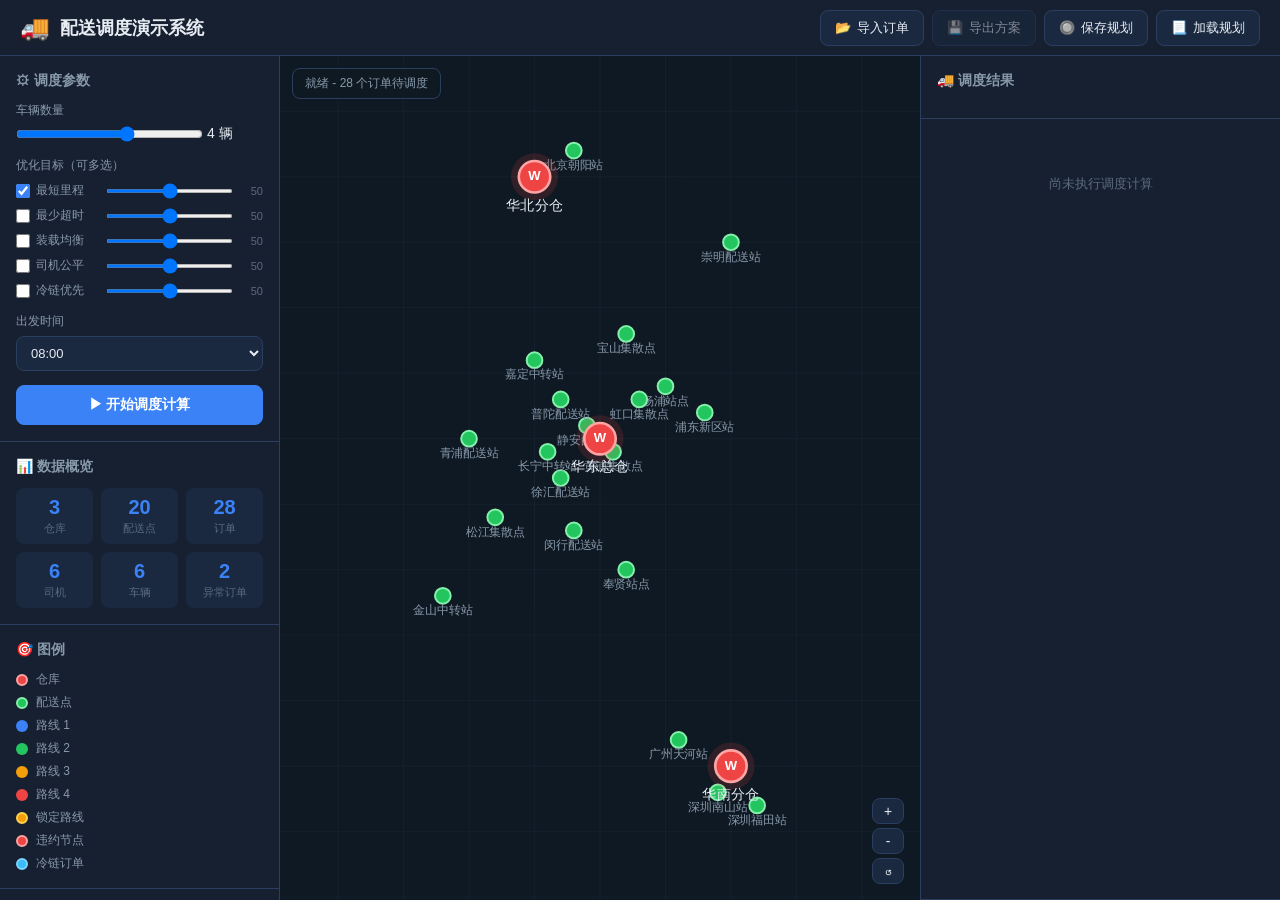
==== commit b3bef149: "claude-feature提交" ====
--- a/delivery-dispatch/index.html
+++ b/delivery-dispatch/index.html
@@ -41,7 +41,7 @@
           <input type="range" id="vehicleCount" min="1" max="6" value="4">
           <span id="vehicleCountLabel">4</span> 辆
         </div>
-        <div class="form-group">
+        <div class="form-group" style="display:none">
           <label>配送策略</label>
           <select id="strategy">
             <option value="balanced">均衡策略</option>
@@ -50,15 +50,38 @@
             <option value="nearest_first">就近配送</option>
           </select>
         </div>
-        <div class="form-group">
-          <label>优化目标</label>
-          <select id="objective">
-            <option value="shortest_distance">最短里程</option>
-            <option value="least_overtime">最少超时</option>
-            <option value="load_balance">装载均衡</option>
-            <option value="driver_fairness">司机公平性</option>
-            <option value="cold_chain_priority">冷链优先</option>
-          </select>
+        <div class="form-group objectives-group">
+          <label>优化目标（可多选）</label>
+          <div class="objective-item">
+            <input type="checkbox" id="objMinDist" checked>
+            <span class="obj-label">最短里程</span>
+            <input type="range" id="objMinDistW" min="0" max="100" value="50" class="obj-slider">
+            <span class="obj-weight" id="objMinDistWL">50</span>
+          </div>
+          <div class="objective-item">
+            <input type="checkbox" id="objMinViol">
+            <span class="obj-label">最少超时</span>
+            <input type="range" id="objMinViolW" min="0" max="100" value="50" class="obj-slider">
+            <span class="obj-weight" id="objMinViolWL">50</span>
+          </div>
+          <div class="objective-item">
+            <input type="checkbox" id="objLoadBal">
+            <span class="obj-label">装载均衡</span>
+            <input type="range" id="objLoadBalW" min="0" max="100" value="50" class="obj-slider">
+            <span class="obj-weight" id="objLoadBalWL">50</span>
+          </div>
+          <div class="objective-item">
+            <input type="checkbox" id="objDriverFair">
+            <span class="obj-label">司机公平</span>
+            <input type="range" id="objDriverFairW" min="0" max="100" value="50" class="obj-slider">
+            <span class="obj-weight" id="objDriverFairWL">50</span>
+          </div>
+          <div class="objective-item">
+            <input type="checkbox" id="objColdChain">
+            <span class="obj-label">冷链优先</span>
+            <input type="range" id="objColdChainW" min="0" max="100" value="50" class="obj-slider">
+            <span class="obj-weight" id="objColdChainWL">50</span>
+          </div>
         </div>
         <div class="form-group">
           <label>出发时间</label>
@@ -72,9 +95,6 @@
         <button id="btnCompute" class="btn btn-primary btn-full">
           &#9654; 开始调度计算
         </button>
-        <button id="btnRecalcLocked" class="btn btn-secondary btn-full" style="display:none; margin-top:8px">
-          &#128274; 锁线后重算
-        </button>
       </section>
 
       <section class="panel-section">
@@ -116,9 +136,9 @@
           <div class="legend-item"><span class="legend-dot route2"></span> 路线 2</div>
           <div class="legend-item"><span class="legend-dot route3"></span> 路线 3</div>
           <div class="legend-item"><span class="legend-dot route4"></span> 路线 4</div>
-          <div class="legend-item"><span class="legend-dot locked"></span> 已锁定路线</div>
+          <div class="legend-item"><span class="legend-dot locked"></span> 锁定路线</div>
+          <div class="legend-item"><span class="legend-dot violation"></span> 违约节点</div>
           <div class="legend-item"><span class="legend-dot coldchain"></span> 冷链订单</div>
-          <div class="legend-item"><span class="legend-dot violation"></span> 时间窗违约</div>
         </div>
       </section>
     </aside>
--- a/delivery-dispatch/style.css
+++ b/delivery-dispatch/style.css
@@ -705,144 +705,103 @@
   background: var(--text-muted);
 }
 
-/* ===== Lock Button & Locked Route ===== */
-.lock-btn {
+/* ===== Objectives ===== */
+.objectives-group label {
+  margin-bottom: 8px;
+}
+.objective-item {
+  display: flex;
+  align-items: center;
+  gap: 6px;
+  margin-bottom: 8px;
+  font-size: 12px;
+}
+.objective-item input[type="checkbox"] {
+  width: 14px;
+  height: 14px;
+  accent-color: var(--accent);
+  flex-shrink: 0;
+}
+.obj-label {
+  min-width: 64px;
+  color: var(--text-secondary);
+}
+.obj-slider {
+  flex: 1;
+  height: 4px;
+}
+.obj-weight {
+  min-width: 24px;
+  text-align: right;
+  color: var(--text-muted);
+  font-size: 11px;
+}
+
+/* ===== Lock Button ===== */
+.route-lock-btn {
   background: none;
-  border: none;
+  border: 1px solid var(--border);
+  border-radius: 4px;
+  color: var(--text-muted);
+  font-size: 14px;
   cursor: pointer;
-  font-size: 16px;
-  padding: 4px 6px;
-  color: var(--text-muted);
-  transition: color 0.2s, transform 0.2s;
-  line-height: 1;
-}
-
-.lock-btn:hover {
-  transform: scale(1.2);
-}
-
-.lock-btn.locked {
+  padding: 2px 6px;
+  margin-right: 6px;
+  transition: all 0.2s;
+}
+.route-lock-btn:hover {
+  border-color: var(--accent);
+  color: var(--accent);
+}
+.route-lock-btn.locked {
   color: var(--warning);
-}
-
+  border-color: var(--warning);
+  background: rgba(245, 158, 11, 0.1);
+}
 .route-card.locked {
   border-color: var(--warning);
-}
-
+  box-shadow: 0 0 0 1px rgba(245, 158, 11, 0.3) inset;
+}
 .route-card.locked .route-card-header {
-  background: rgba(245, 158, 11, 0.06);
-}
-
-.lock-badge {
-  display: inline-block;
-  padding: 1px 6px;
-  border-radius: 8px;
-  font-size: 10px;
-  font-weight: 600;
-  background: rgba(245, 158, 11, 0.15);
-  color: var(--warning);
-  margin-left: 6px;
-}
-
-/* ===== Capacity Utilization Bar ===== */
-.capacity-bar {
-  height: 6px;
-  border-radius: 3px;
-  background: var(--bg-secondary);
-  margin: 6px 0 8px;
-  overflow: hidden;
-}
-
-.capacity-bar-fill {
-  height: 100%;
-  border-radius: 3px;
-  transition: width 0.3s ease;
-}
-
-.capacity-bar-fill.low { background: var(--success); }
-.capacity-bar-fill.medium { background: var(--warning); }
-.capacity-bar-fill.high { background: var(--danger); }
+  background: rgba(245, 158, 11, 0.05);
+}
 
 /* ===== Cold Chain Badge ===== */
-.cold-chain-badge {
-  display: inline-block;
+.coldchain-badge {
+  color: #38bdf8;
+  font-size: 12px;
+  margin-right: 2px;
+}
+
+/* ===== Order ETA ===== */
+.order-eta {
   font-size: 10px;
   color: var(--info);
   margin-left: 4px;
-  vertical-align: middle;
-}
-
-.order-item.cold-chain {
-  border-left: 2px solid var(--info);
-}
-
-/* ===== Stop ETA ===== */
-.stop-eta {
-  font-size: 10px;
-  color: var(--text-muted);
-  margin-left: 4px;
-}
-
-/* ===== Violation Reason ===== */
-.violation-reason {
-  font-size: 10px;
+}
+.order-eta.violated {
   color: var(--danger);
-  font-style: italic;
-  margin-top: 2px;
-}
-
-/* ===== Legend Extensions ===== */
+  font-weight: 600;
+}
+
+/* ===== Legend New Items ===== */
 .legend-dot.locked {
   background: var(--warning);
-  border: 2px solid var(--warning);
-}
-
-.legend-dot.coldchain {
-  background: var(--info);
-  border: 2px solid var(--info);
-}
-
+  border: 2px solid #fcd34d;
+}
 .legend-dot.violation {
   background: var(--danger);
-  border: 2px solid var(--danger);
-}
-
-/* ===== Unassigned Drag ===== */
-.unassigned-item.draggable {
-  cursor: grab;
-}
-
-.unassigned-item.draggable:active {
-  cursor: grabbing;
-}
-
-.order-list.drag-over-pool {
-  border: 2px dashed var(--accent);
-  background: rgba(59, 130, 246, 0.05);
-  border-radius: var(--radius);
-}
-
-/* ===== Recalc Locked Button ===== */
-#btnRecalcLocked {
-  border-color: var(--warning);
-  color: var(--warning);
-}
-
-#btnRecalcLocked:hover {
-  background: rgba(245, 158, 11, 0.1);
-  border-color: var(--warning);
-}
-
-/* ===== Objective Label in Stats ===== */
-.objective-tag {
-  display: inline-block;
-  padding: 2px 8px;
-  border-radius: 8px;
-  font-size: 10px;
-  font-weight: 600;
-  background: rgba(59, 130, 246, 0.12);
-  color: var(--accent);
-  margin-left: 6px;
+  border: 2px solid #fca5a5;
+}
+.legend-dot.coldchain {
+  background: #38bdf8;
+  border: 2px solid #7dd3fc;
+}
+
+/* ===== Route Card Header Flex ===== */
+.route-header-right {
+  display: flex;
+  align-items: center;
 }
 
 /* ===== Responsive tweaks ===== */
